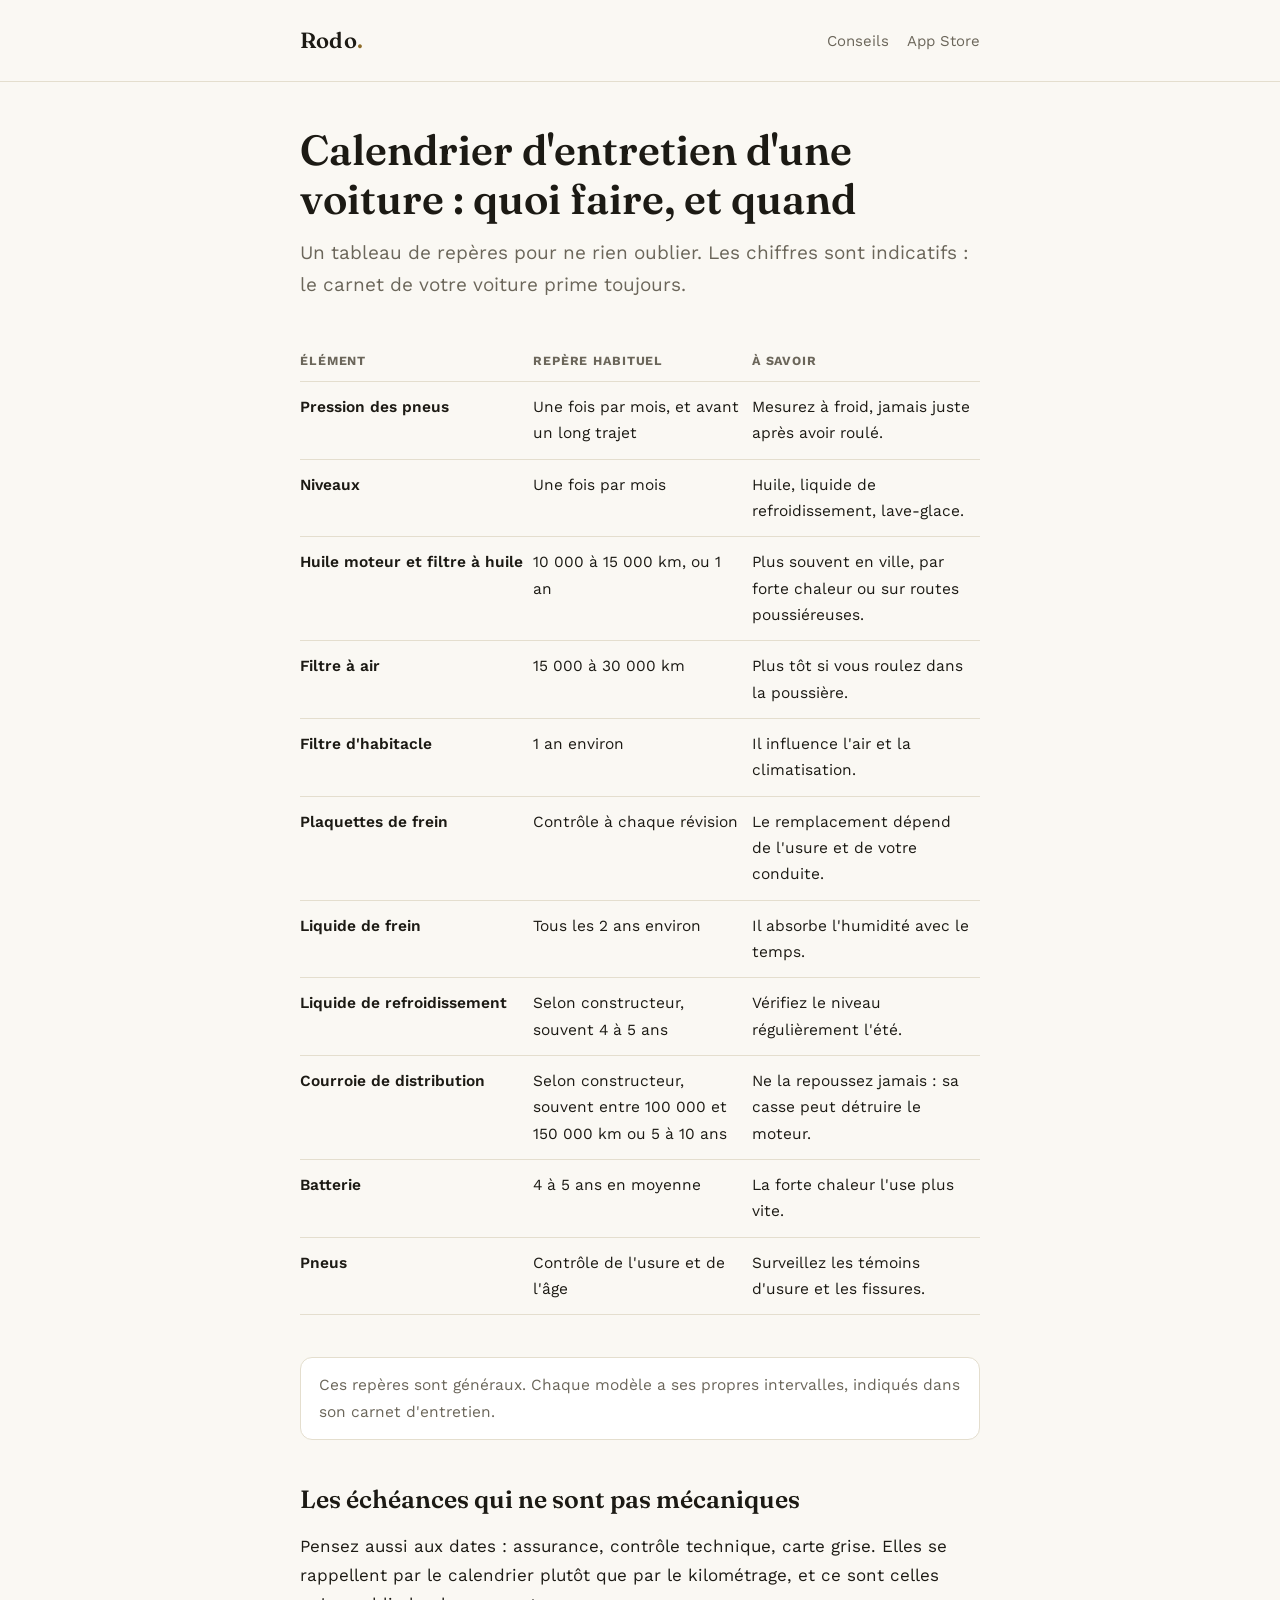
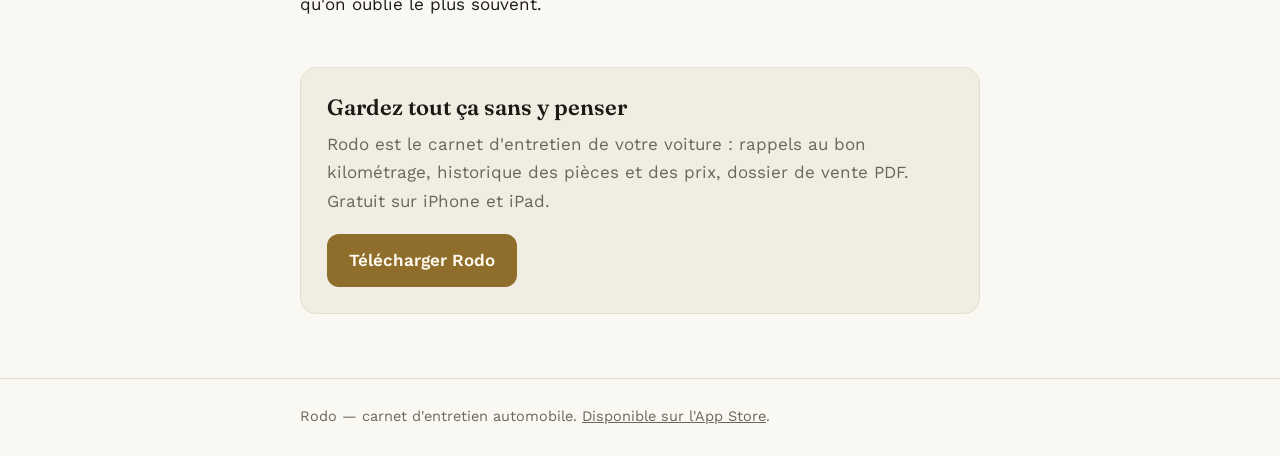
==== calendrier-entretien-voiture.html @ 63c820a3 "Premier jet du site Rodo : conseils d'entretien" ====
<!doctype html>
<html lang="fr"><head><meta charset="utf-8"><meta name="viewport" content="width=device-width,initial-scale=1">
<title>Calendrier d&#x27;entretien d&#x27;une voiture : quoi faire et quand — Rodo</title><meta name="description" content="Un calendrier d&#x27;entretien simple : pneus, huile, filtres, freins, liquides, courroie, batterie. Les repères habituels pour ne rien oublier.">
<meta property="og:title" content="Calendrier d&#x27;entretien d&#x27;une voiture : quoi faire et quand — Rodo"><meta property="og:description" content="Un calendrier d&#x27;entretien simple : pneus, huile, filtres, freins, liquides, courroie, batterie. Les repères habituels pour ne rien oublier."><meta property="og:type" content="article">
<link rel="preconnect" href="https://fonts.googleapis.com"><link rel="preconnect" href="https://fonts.gstatic.com" crossorigin>
<link rel="stylesheet" href="https://fonts.googleapis.com/css2?family=Fraunces:opsz,wght@9..144,600&family=Work+Sans:wght@400;600&display=swap">
<link rel="stylesheet" href="style.css"></head><body>
<header class="site"><div class="wrap"><a class="brand" href="index.html">Rodo<span>.</span></a><nav class="top"><a href="index.html">Conseils</a><a href="https://apps.apple.com/app/id6810444787">App Store</a></nav></div></header>
<main><div class="wrap"><h1>Calendrier d'entretien d'une voiture : quoi faire, et quand</h1><p class="lede">Un tableau de repères pour ne rien oublier. Les chiffres sont indicatifs : le carnet de votre voiture prime toujours.</p><div class="tbl"><table><thead><tr><th>Élément</th><th>Repère habituel</th><th>À savoir</th></tr></thead><tbody>
<tr><td>Pression des pneus</td><td>Une fois par mois, et avant un long trajet</td><td>Mesurez à froid, jamais juste après avoir roulé.</td></tr>
<tr><td>Niveaux</td><td>Une fois par mois</td><td>Huile, liquide de refroidissement, lave-glace.</td></tr>
<tr><td>Huile moteur et filtre à huile</td><td>10 000 à 15 000 km, ou 1 an</td><td>Plus souvent en ville, par forte chaleur ou sur routes poussiéreuses.</td></tr>
<tr><td>Filtre à air</td><td>15 000 à 30 000 km</td><td>Plus tôt si vous roulez dans la poussière.</td></tr>
<tr><td>Filtre d'habitacle</td><td>1 an environ</td><td>Il influence l'air et la climatisation.</td></tr>
<tr><td>Plaquettes de frein</td><td>Contrôle à chaque révision</td><td>Le remplacement dépend de l'usure et de votre conduite.</td></tr>
<tr><td>Liquide de frein</td><td>Tous les 2 ans environ</td><td>Il absorbe l'humidité avec le temps.</td></tr>
<tr><td>Liquide de refroidissement</td><td>Selon constructeur, souvent 4 à 5 ans</td><td>Vérifiez le niveau régulièrement l'été.</td></tr>
<tr><td>Courroie de distribution</td><td>Selon constructeur, souvent entre 100 000 et 150 000 km ou 5 à 10 ans</td><td>Ne la repoussez jamais : sa casse peut détruire le moteur.</td></tr>
<tr><td>Batterie</td><td>4 à 5 ans en moyenne</td><td>La forte chaleur l'use plus vite.</td></tr>
<tr><td>Pneus</td><td>Contrôle de l'usure et de l'âge</td><td>Surveillez les témoins d'usure et les fissures.</td></tr>
</tbody></table></div>
<div class="note">Ces repères sont généraux. Chaque modèle a ses propres intervalles, indiqués dans son carnet d'entretien.</div>
<h2>Les échéances qui ne sont pas mécaniques</h2>
<p>Pensez aussi aux dates : assurance, contrôle technique, carte grise. Elles se rappellent par le calendrier plutôt que par le kilométrage, et ce sont celles qu'on oublie le plus souvent.</p><div class="cta"><h2>Gardez tout ça sans y penser</h2>
<p>Rodo est le carnet d'entretien de votre voiture : rappels au bon kilométrage, historique des pièces et des prix, dossier de vente PDF. Gratuit sur iPhone et iPad.</p>
<a class="btn" href="https://apps.apple.com/app/id6810444787">Télécharger Rodo</a></div></div></main><footer class="site"><div class="wrap">Rodo — carnet d'entretien automobile. <a href="https://apps.apple.com/app/id6810444787">Disponible sur l'App Store</a>.</div></footer></body></html>
---- style.css ----
:root{--bg:#000;--surface:#131315;--raised:#1e1e21;--hair:#2c2c31;--text:#f5f5f3;--muted:#a4a4ab;--accent:#c6a664;--on-accent:#16130a}
@media (prefers-color-scheme:light){:root:not([data-theme="dark"]){--bg:#faf8f3;--surface:#fff;--raised:#f1ede3;--hair:#e4dece;--text:#1c1a14;--muted:#6b665a;--accent:#8f6d2a;--on-accent:#fffaf0}}
*{box-sizing:border-box}
body{margin:0;background:var(--bg);color:var(--text);font:17px/1.7 "Work Sans",-apple-system,BlinkMacSystemFont,"Segoe UI",sans-serif}
.wrap{max-width:720px;margin:0 auto;padding:0 20px}
header.site{padding:22px 0;border-bottom:1px solid var(--hair)}
header.site .wrap{display:flex;justify-content:space-between;align-items:center;gap:16px}
.brand{font-family:"Fraunces",Georgia,serif;font-weight:600;font-size:22px;color:var(--text);text-decoration:none;letter-spacing:.01em}
.brand span{color:var(--accent)}
nav.top a{color:var(--muted);text-decoration:none;font-size:15px;margin-left:18px}
nav.top a:hover{color:var(--accent)}
main{padding:44px 0 64px}
h1{font-family:"Fraunces",Georgia,serif;font-weight:600;font-size:clamp(30px,5vw,42px);line-height:1.15;margin:0 0 14px;text-wrap:balance}
h2{font-family:"Fraunces",Georgia,serif;font-weight:600;font-size:25px;line-height:1.25;margin:44px 0 10px}
.lede{color:var(--muted);font-size:19px;margin:0 0 28px}
p,li{max-width:65ch}
a{color:var(--accent)}
table{width:100%;border-collapse:collapse;margin:20px 0;font-size:15.5px}
th{text-align:left;font-size:12.5px;text-transform:uppercase;letter-spacing:.07em;color:var(--muted);padding:0 10px 10px 0;border-bottom:1px solid var(--hair)}
td{padding:12px 10px 12px 0;border-bottom:1px solid var(--hair);vertical-align:top}
td:first-child{font-weight:600;white-space:nowrap}
.tbl{overflow-x:auto}
.note{background:var(--surface);border:1px solid var(--hair);border-radius:12px;padding:14px 18px;color:var(--muted);font-size:15.5px;margin:22px 0}
.cta{background:var(--raised);border:1px solid var(--hair);border-radius:16px;padding:26px;margin:48px 0 0}
.cta h2{margin:0 0 8px;font-size:22px}
.cta p{margin:0 0 18px;color:var(--muted)}
.btn{display:inline-block;background:var(--accent);color:var(--on-accent);font-weight:600;text-decoration:none;padding:12px 22px;border-radius:12px}
.btn:focus-visible,a:focus-visible{outline:2px solid var(--accent);outline-offset:3px}
.cards{display:grid;gap:14px;margin-top:26px}
.card{display:block;background:var(--surface);border:1px solid var(--hair);border-radius:14px;padding:18px 20px;text-decoration:none;color:var(--text)}
.card:hover{border-color:var(--accent)}
.card strong{display:block;font-size:18px;margin-bottom:4px}
.card span{color:var(--muted);font-size:15.5px}
footer.site{border-top:1px solid var(--hair);padding:26px 0;color:var(--muted);font-size:14.5px}
footer.site a{color:var(--muted)}
@media (max-width:560px){td:first-child{white-space:normal}}
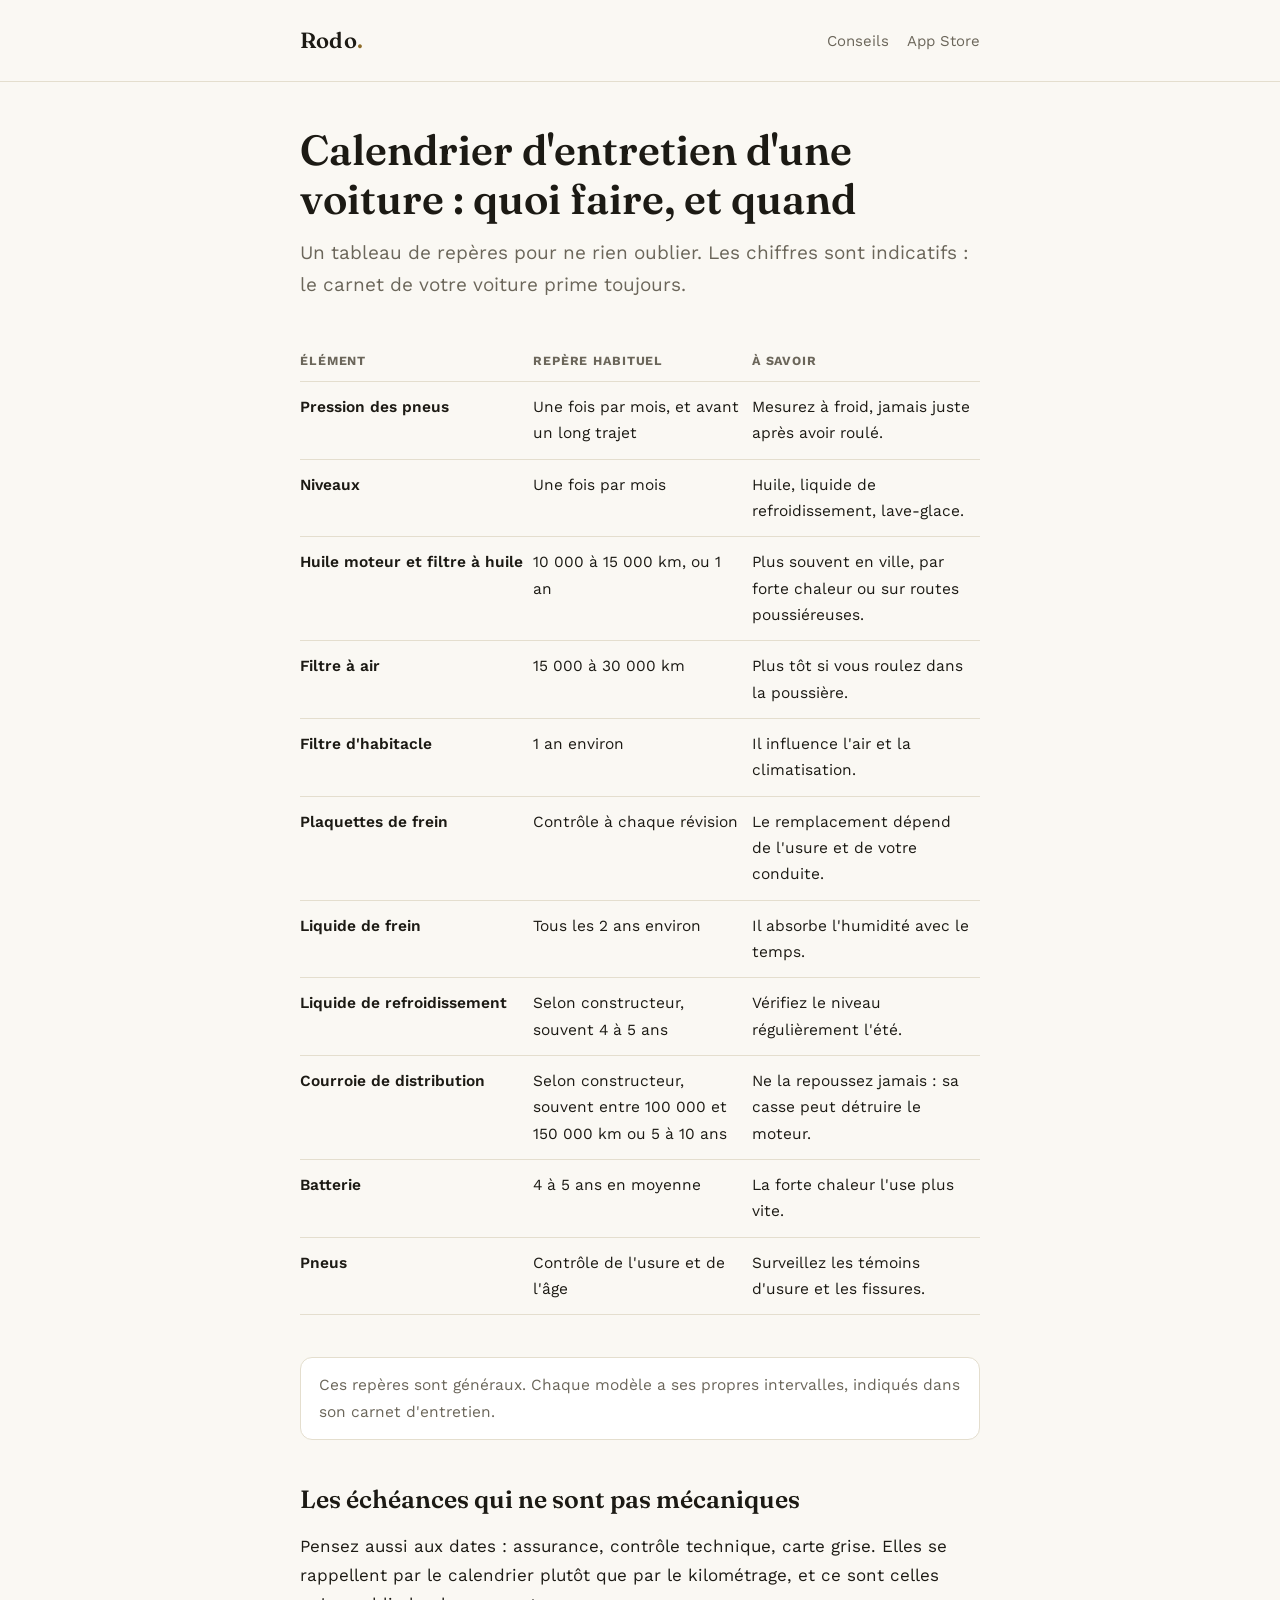
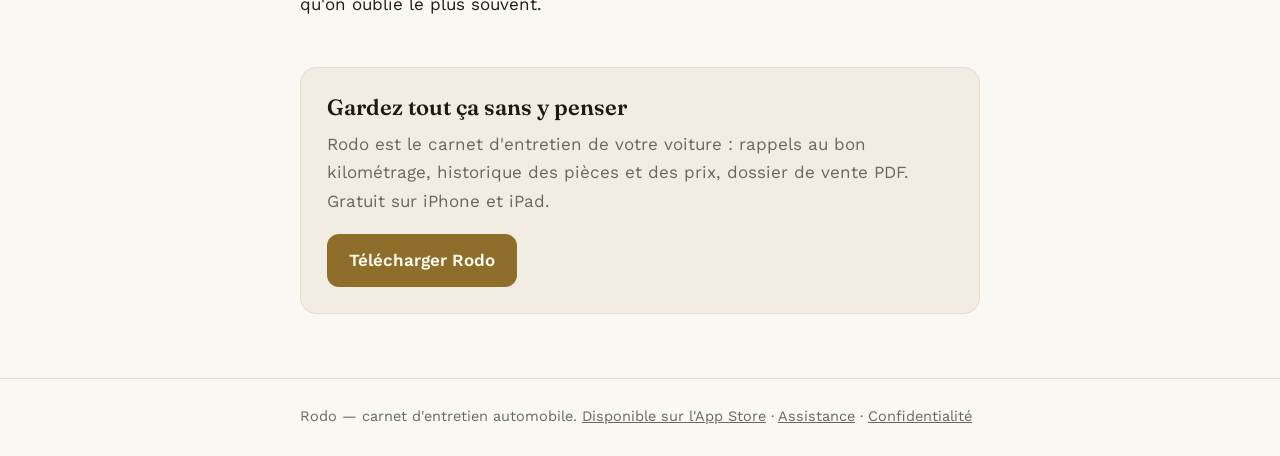
==== commit decc9fd0: "Ajoute les pages Assistance et Confidentialité, liens en pied de page" ====
--- a/calendrier-entretien-voiture.html
+++ b/calendrier-entretien-voiture.html
@@ -23,4 +23,4 @@
 <h2>Les échéances qui ne sont pas mécaniques</h2>
 <p>Pensez aussi aux dates : assurance, contrôle technique, carte grise. Elles se rappellent par le calendrier plutôt que par le kilométrage, et ce sont celles qu'on oublie le plus souvent.</p><div class="cta"><h2>Gardez tout ça sans y penser</h2>
 <p>Rodo est le carnet d'entretien de votre voiture : rappels au bon kilométrage, historique des pièces et des prix, dossier de vente PDF. Gratuit sur iPhone et iPad.</p>
-<a class="btn" href="https://apps.apple.com/app/id6810444787">Télécharger Rodo</a></div></div></main><footer class="site"><div class="wrap">Rodo — carnet d'entretien automobile. <a href="https://apps.apple.com/app/id6810444787">Disponible sur l'App Store</a>.</div></footer></body></html>+<a class="btn" href="https://apps.apple.com/app/id6810444787">Télécharger Rodo</a></div></div></main><footer class="site"><div class="wrap">Rodo — carnet d'entretien automobile. <a href="https://apps.apple.com/app/id6810444787">Disponible sur l'App Store</a> · <a href="support.html">Assistance</a> · <a href="confidentialite.html">Confidentialité</a></div></footer></body></html>
--- a/style.css
+++ b/style.css
@@ -34,3 +34,5 @@
 footer.site{border-top:1px solid var(--hair);padding:26px 0;color:var(--muted);font-size:14.5px}
 footer.site a{color:var(--muted)}
 @media (max-width:560px){td:first-child{white-space:normal}}
+h3{font-size:18px;margin:26px 0 6px;font-weight:600}
+code{font-family:ui-monospace,SFMono-Regular,Menlo,monospace;font-size:.92em;background:var(--raised);padding:1px 6px;border-radius:5px}
